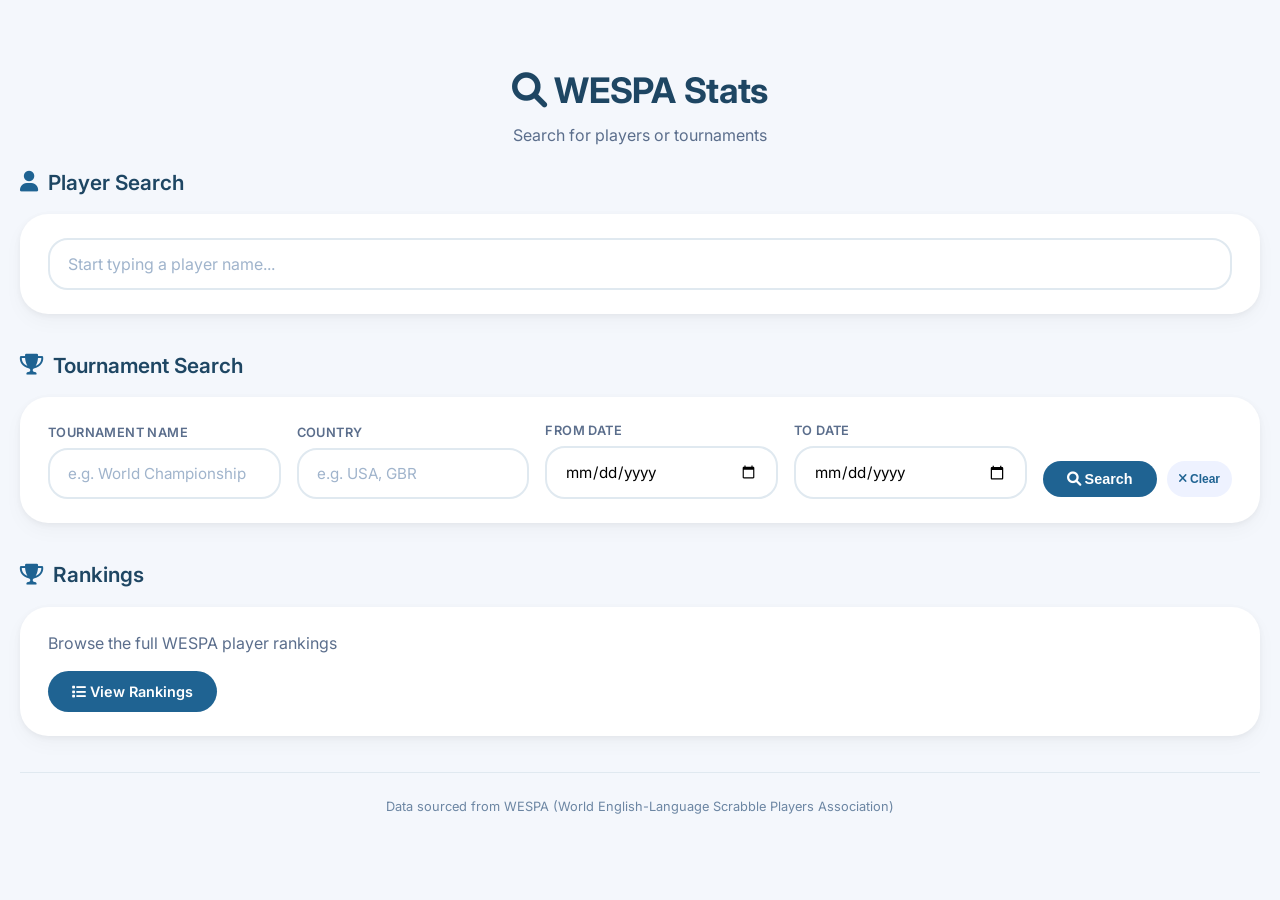
==== content/index.html @ c6c6676f "Fixing flag display on tournament searches" ====
<!DOCTYPE html>
<html lang="en">
<head>
    <meta charset="UTF-8">
    <meta name="viewport" content="width=device-width, initial-scale=1.0, viewport-fit=cover">
    <title>WESPA Stats | Search Players & Tournaments</title>
    <link href="https://fonts.googleapis.com/css2?family=Inter:opsz,wght@14..32,300;14..32,400;14..32,500;14..32,600;14..32,700&display=swap" rel="stylesheet">
    <link rel="stylesheet" href="https://cdnjs.cloudflare.com/ajax/libs/font-awesome/6.0.0-beta3/css/all.min.css">
    <link rel="stylesheet" href="styles.css">
</head>
<body>

<div class="app-container">

    <!-- Header -->
    <div class="query-header">
        <h1><i class="fas fa-search"></i> WESPA Stats</h1>
        <p>Search for players or tournaments</p>
    </div>

    <!-- Player Search -->
    <div class="query-section">
        <h2><i class="fas fa-user"></i> Player Search</h2>
        <div class="card">
            <div class="autocomplete-wrap">
                <input
                    type="text"
                    id="playerSearchInput"
                    placeholder="Start typing a player name..."
                    autocomplete="off"
                />
                <div class="autocomplete-results" id="playerResults"></div>
            </div>
        </div>
    </div>

    <!-- Tournament Search -->
    <div class="query-section">
        <h2><i class="fas fa-trophy"></i> Tournament Search</h2>
        <div class="card">
            <div class="search-form">
                <div class="form-group">
                    <label for="tourneyName">Tournament Name</label>
                    <input type="text" id="tourneyName" placeholder="e.g. World Championship" />
                </div>
                <div class="form-group">
                    <label for="tourneyCountry">Country</label>
                    <input type="text" id="tourneyCountry" placeholder="e.g. USA, GBR" maxlength="3" />
                </div>
                <div class="form-group">
                    <label for="tourneyFrom">From Date</label>
                    <input type="date" id="tourneyFrom" />
                </div>
                <div class="form-group">
                    <label for="tourneyTo">To Date</label>
                    <input type="date" id="tourneyTo" />
                </div>
                <div class="form-actions">
                    <button class="btn-primary" id="tourneySearchBtn">
                        <i class="fas fa-search"></i> Search
                    </button>
                    <button class="expand-btn" id="tourneyClearBtn">
                        <i class="fas fa-times"></i> Clear
                    </button>
                </div>
            </div>
        </div>
        <div id="tourneyResults"></div>
        <div id="tourneyLoader" class="loader" style="display:none;">
            <i class="fas fa-spinner fa-pulse fa-2x"></i>
            <p>Searching tournaments...</p>
        </div>
    </div>

    <div class="query-section">
        <h2><i class="fas fa-trophy"></i> Rankings</h2>
        <div class="card">
            <p style="margin-bottom:16px;color:#5b6e8c;">
                Browse the full WESPA player rankings
            </p>
            <a href="rankings.html" class="btn-primary" style="display:inline-block;text-decoration:none;">
                <i class="fas fa-list"></i> View Rankings
            </a>
        </div>
    </div>

    <!-- Footer -->
    <div class="footer-note">
        Data sourced from WESPA (World English-Language Scrabble Players Association)
    </div>
</div>

<script>
    const API_BASE = '/api';

    // ============================================================
    // Player Autocomplete
    // ============================================================

    const playerInput = document.getElementById('playerSearchInput');
    const playerResults = document.getElementById('playerResults');

    let playerSearchTimer = null;
    let playerSearchAbort = null;

    playerInput.addEventListener('input', function () {
        const query = this.value.trim();
        clearTimeout(playerSearchTimer);
        playerResults.classList.remove('active');

        if (query.length < 2) return;

        playerSearchTimer = setTimeout(() => performPlayerSearch(query), 200);
    });

    playerInput.addEventListener('blur', function () {
        // Delay hiding so click on result registers
        setTimeout(() => playerResults.classList.remove('active'), 200);
    });

    playerInput.addEventListener('focus', function () {
        if (this.value.trim().length >= 2) {
            playerResults.classList.add('active');
        }
    });

    async function performPlayerSearch(query) {
        if (playerSearchAbort) playerSearchAbort.abort();
        playerSearchAbort = new AbortController();

        try {
            const url = `${API_BASE}/players.php?search=${encodeURIComponent(query)}`;
            const resp = await fetch(url, { signal: playerSearchAbort.signal });
            if (!resp.ok) throw new Error(`HTTP ${resp.status}`);

            const data = await resp.json();
            const players = data.players || [];

            renderPlayerResults(players);
        } catch (err) {
            if (err.name === 'AbortError') return;
            console.error('Player search error:', err);
        }
    }

    function renderPlayerResults(players) {
        playerResults.innerHTML = '';

        if (players.length === 0) {
            playerResults.innerHTML = '<div class="autocomplete-item" style="color:#8ba0bc;">No players found</div>';
            playerResults.classList.add('active');
            return;
        }

        players.forEach(p => {
            const item = document.createElement('div');
            item.className = 'autocomplete-item';
            item.setAttribute('role', 'button');
            item.tabIndex = 0;

            const nameSpan = document.createElement('span');
            nameSpan.className = 'player-name';
            nameSpan.textContent = p.name;

            const parts = [];

            if (p.country) {
                const flagImg = document.createElement('img');
                flagImg.className = 'flag';
                flagImg.src = `https://flagsapi.com/${p.country.toUpperCase()}/flat/64.png`;
                flagImg.alt = p.country;
                flagImg.loading = 'lazy';
                parts.push(flagImg);
            }

            if (p.cswrating != null) {
                const ratingSpan = document.createElement('span');
                ratingSpan.className = 'player-rating';
                ratingSpan.textContent = p.cswrating;
                parts.push(ratingSpan);
            }

            item.appendChild(nameSpan);
            parts.forEach(el => item.appendChild(el));

            item.addEventListener('mousedown', function (e) {
                e.preventDefault();
                window.location.href = `player.html?id=${p.playerid}`;
            });

            item.addEventListener('keydown', function (e) {
                if (e.key === 'Enter') {
                    window.location.href = `player.html?id=${p.playerid}`;
                }
            });

            playerResults.appendChild(item);
        });

        playerResults.classList.add('active');
    }

    // ============================================================
    // Tournament Search
    // ============================================================

    const tourneyName = document.getElementById('tourneyName');
    const tourneyCountry = document.getElementById('tourneyCountry');
    const tourneyFrom = document.getElementById('tourneyFrom');
    const tourneyTo = document.getElementById('tourneyTo');
    const tourneySearchBtn = document.getElementById('tourneySearchBtn');
    const tourneyClearBtn = document.getElementById('tourneyClearBtn');
    const tourneyResultsDiv = document.getElementById('tourneyResults');
    const tourneyLoader = document.getElementById('tourneyLoader');

    tourneySearchBtn.addEventListener('click', performTournamentSearch);
    tourneyClearBtn.addEventListener('click', clearTournamentSearch);

    // Also search on Enter in any text field
    [tourneyName, tourneyCountry].forEach(el => {
        el.addEventListener('keydown', function (e) {
            if (e.key === 'Enter') performTournamentSearch();
        });
    });

    async function performTournamentSearch() {
        const params = new URLSearchParams();

        const q = tourneyName.value.trim();
        const country = tourneyCountry.value.trim().toUpperCase();
        const from = tourneyFrom.value;
        const to = tourneyTo.value;

        if (q) params.set('q', q);
        if (country) params.set('country', country);
        if (from) params.set('from', from);
        if (to) params.set('to', to);

        if (!q && !country && !from && !to) {
            showTourneyError('Please enter at least one search criteria.');
            return;
        }

        tourneyResultsDiv.innerHTML = '';
        tourneyLoader.style.display = 'block';
        tourneySearchBtn.disabled = true;

        try {
            const url = `${API_BASE}/tournaments/search?${params.toString()}`;
            const resp = await fetch(url);
            if (!resp.ok) throw new Error(`HTTP ${resp.status}`);

            const data = await resp.json();
            const tournaments = data.tournaments || [];

            renderTournamentResults(tournaments);
        } catch (err) {
            console.error('Tournament search error:', err);
            showTourneyError('An error occurred while searching. Please try again.');
        } finally {
            tourneyLoader.style.display = 'none';
            tourneySearchBtn.disabled = false;
        }
    }

    function renderTournamentResults(tournaments) {
        tourneyResultsDiv.innerHTML = '';

        if (tournaments.length === 0) {
            tourneyResultsDiv.innerHTML = '<div class="empty-state"><i class="fas fa-trophy"></i> No tournaments found matching your criteria.</div>';
            return;
        }

        const heading = document.createElement('p');
        heading.style.marginBottom = '12px';
        heading.style.color = '#5b6e8c';
        heading.style.fontSize = '0.9rem';
        heading.textContent = `${tournaments.length} tournament${tournaments.length !== 1 ? 's' : ''} found`;
        tourneyResultsDiv.appendChild(heading);

        tournaments.forEach(t => {
            const card = document.createElement('a');
            card.className = 'tourney-result-card';
            card.href = `tournament.html?id=${t.tourneyid}`;
            card.style.textDecoration = 'none';
            card.style.color = 'inherit';
            card.style.display = 'flex';

            const infoDiv = document.createElement('div');
            infoDiv.className = 'tourney-info';

            const nameEl = document.createElement('div');
            nameEl.style.fontWeight = '600';
            nameEl.style.fontSize = '1.05rem';
            nameEl.style.marginBottom = '4px';
            nameEl.style.color = '#1e4663';
            nameEl.textContent = t.name;

            const metaEl = document.createElement('div');
            metaEl.style.fontSize = '0.85rem';
            metaEl.style.color = '#5b6e8c';
            const parts = [];
            if (t.start_date) parts.push(formatDate(t.start_date));
            if (t.location) parts.push(t.location);
            if (t.country) {
                parts.push(`<img src="https://wespa.xerafin.net/flags/${t.country.toUpperCase()}.png" alt="${t.country}" style="width:18px;height:auto;vertical-align:middle;border-radius:2px;margin-left:4px;"> ${t.country}`);
            }
            metaEl.innerHTML = parts.join(' &middot; ');

            infoDiv.appendChild(nameEl);
            infoDiv.appendChild(metaEl);

            const arrow = document.createElement('div');
            arrow.innerHTML = '<i class="fas fa-chevron-right" style="color:#c0d0e0;"></i>';

            card.appendChild(infoDiv);
            card.appendChild(arrow);
            tourneyResultsDiv.appendChild(card);
        });
    }

    function showTourneyError(msg) {
        tourneyLoader.style.display = 'none';
        tourneyResultsDiv.innerHTML = `<div class="error-box">${msg}</div>`;
    }

    function clearTournamentSearch() {
        tourneyName.value = '';
        tourneyCountry.value = '';
        tourneyFrom.value = '';
        tourneyTo.value = '';
        tourneyResultsDiv.innerHTML = '';
        tourneyLoader.style.display = 'none';
        tourneySearchBtn.disabled = false;
    }

    // ============================================================
    // Helpers
    // ============================================================

    function formatDate(dateStr) {
        if (!dateStr) return '';
        const d = new Date(dateStr + 'T00:00:00');
        return d.toLocaleDateString('en-GB', { year: 'numeric', month: 'short', day: 'numeric' });
    }
</script>

</body>
</html>
---- content/styles.css ----
/* ===== WESPA Shared Styles ===== */

* {
    margin: 0;
    padding: 0;
    box-sizing: border-box;
}

body {
    font-family: 'Inter', sans-serif;
    background: #f4f7fc;
    color: #1e2a3e;
    line-height: 1.5;
}

.app-container {
    max-width: 1400px;
    margin: 0 auto;
    padding: 24px 20px 40px;
}

/* ===== Loader / Error ===== */

.loader {
    text-align: center;
    padding: 60px 20px;
    font-size: 1.2rem;
    color: #2c5f8a;
}

.error-box {
    background: #fee2e2;
    border-left: 6px solid #c00;
    padding: 20px;
    border-radius: 16px;
    margin: 30px 0;
}

/* ===== Cards / Panels ===== */

.card {
    background: white;
    border-radius: 28px;
    box-shadow: 0 8px 20px rgba(0,0,0,0.03), 0 2px 6px rgba(0,0,0,0.05);
    padding: 24px 28px;
    margin-bottom: 28px;
}

/* ===== Buttons ===== */

.btn-primary {
    background: #1f6392;
    color: #fff;
    border: none;
    padding: 10px 24px;
    border-radius: 40px;
    font-weight: 600;
    font-size: 0.9rem;
    cursor: pointer;
    transition: background 0.15s;
}

.btn-primary:hover {
    background: #154e73;
}

.btn-primary:disabled {
    opacity: 0.5;
    cursor: not-allowed;
}

.expand-btn {
    background: #eef2ff;
    border: none;
    padding: 5px 12px;
    border-radius: 30px;
    font-weight: 600;
    font-size: 0.75rem;
    cursor: pointer;
    transition: 0.1s;
    color: #1f6392;
}

.expand-btn:hover {
    background: #dfe6f5;
}

.expand-btn:disabled {
    opacity: 0.6;
    cursor: not-allowed;
}

/* ===== Tabs ===== */

.tab-btn {
    background: none;
    border: none;
    padding: 12px 24px;
    font-weight: 600;
    cursor: pointer;
    color: #5a6e8a;
    border-bottom: 3px solid transparent;
    transition: 0.2s;
}

.tab-btn.active {
    color: #1f6392;
    border-bottom-color: #1f6392;
}

.tab-pane {
    display: none;
}

.tab-pane.active {
    display: block;
}

/* ===== Tables ===== */

.table-wrap {
    overflow-x: auto;
}

table {
    width: 100%;
    border-collapse: collapse;
    font-size: 0.9rem;
    background: white;
    border-radius: 20px;
    overflow: hidden;
    box-shadow: 0 2px 8px rgba(0,0,0,0.03);
}

th {
    text-align: left;
    padding: 14px 12px;
    font-weight: 600;
    color: #2c3e50;
    border-bottom: 2px solid #e0e9f0;
    background: #fafcff;
}

td {
    padding: 12px;
    border-bottom: 1px solid #edf2f7;
    vertical-align: top;
}

tr:hover {
    background: #f8fafd;
}

/* ===== Badges ===== */

.badge-win {
    color: #2b7a3e;
    font-weight: 700;
}

.badge-loss {
    color: #bc4e2c;
}

.badge-draw {
    color: #e68a2e;
}

.rating-change-positive {
    color: #2b7a3e;
    font-weight: 600;
}

.rating-change-negative {
    color: #bc4e2c;
    font-weight: 600;
}

/* ===== Links ===== */

a {
    color: #1f6392;
    text-decoration: none;
}

a:hover {
    text-decoration: underline;
}

/* ===== Footer ===== */

.footer-note {
    margin-top: 30px;
    text-align: center;
    font-size: 0.8rem;
    color: #6c86a3;
    border-top: 1px solid #e0e9f0;
    padding-top: 24px;
}

/* ===== Rankings Page ===== */

.rankings-controls {
    display: flex;
    flex-wrap: wrap;
    align-items: center;
    justify-content: space-between;
    gap: 16px;
    margin-bottom: 20px;
}

.search-wrap {
    position: relative;
    flex: 1;
    min-width: 240px;
    max-width: 440px;
    display: flex;
    align-items: center;
    gap: 8px;
}

.search-wrap .search-icon {
    position: absolute;
    left: 16px;
    color: #a0b4cc;
    font-size: 0.9rem;
    pointer-events: none;
}

.search-wrap input {
    width: 100%;
    padding: 12px 18px 12px 42px;
    border: 2px solid #e0e9f0;
    border-radius: 20px;
    font-family: 'Inter', sans-serif;
    font-size: 0.95rem;
    outline: none;
    transition: border-color 0.15s;
    background: white;
}

.search-wrap input:focus {
    border-color: #1f6392;
}

.search-wrap input::placeholder {
    color: #a0b4cc;
}

.pagination-info {
    font-size: 0.85rem;
    color: #5b6e8c;
    white-space: nowrap;
}

.col-rank {
    width: 60px;
    text-align: center;
}

.col-name {
    min-width: 180px;
}

.col-country {
    width: 130px;
}

.col-rating {
    width: 90px;
    text-align: center;
}

.col-games {
    width: 80px;
    text-align: center;
}

.col-last {
    width: 130px;
    text-align: center;
}

td.col-rank {
    font-weight: 700;
    color: #2c3e50;
}

td.col-name a {
    font-weight: 500;
}

td.col-country {
    display: flex;
    align-items: center;
    gap: 8px;
}

.rankings-flag {
    width: 22px;
    height: auto;
    border-radius: 2px;
    flex-shrink: 0;
}

td.col-rating {
    font-weight: 600;
    color: #1f6392;
}

td.col-games,
td.col-last {
    color: #5b6e8c;
}

.rankings-footer {
    margin-top: 20px;
    display: flex;
    align-items: center;
    justify-content: center;
}

.pagination-buttons {
    display: flex;
    align-items: center;
    gap: 16px;
}

.pagination-buttons span {
    font-size: 0.85rem;
    color: #5b6e8c;
    min-width: 120px;
    text-align: center;
}

@media (max-width: 700px) {
    .rankings-controls {
        flex-direction: column;
        align-items: stretch;
    }
    .search-wrap {
        max-width: 100%;
    }
    .pagination-buttons {
        flex-wrap: wrap;
        justify-content: center;
    }
    .col-country,
    .col-last {
        display: none;
    }
    td.col-country,
    td.col-last {
        display: none;
    }
}

/* ===== Spinner ===== */

.spinner {
    display: inline-block;
    animation: spin 1s linear infinite;
}

@keyframes spin {
    0% { transform: rotate(0deg); }
    100% { transform: rotate(360deg); }
}

/* ===== Empty State ===== */

.empty-state {
    text-align: center;
    padding: 40px;
    color: #8ba0bc;
    background: white;
    border-radius: 20px;
}

/* ===== Responsive ===== */

@media (max-width: 700px) {
    .app-container { padding: 16px; }
}

/* ===== Query Page Specific ===== */

.query-header {
    text-align: center;
    padding: 40px 20px 20px;
}

.query-header h1 {
    font-size: 2.2rem;
    font-weight: 700;
    color: #1e4663;
    letter-spacing: -0.3px;
    margin-bottom: 6px;
}

.query-header p {
    color: #5b6e8c;
    font-size: 1rem;
}

.query-section {
    margin-bottom: 36px;
}

.query-section h2 {
    font-size: 1.3rem;
    font-weight: 600;
    color: #1e4663;
    margin-bottom: 16px;
    display: flex;
    align-items: center;
    gap: 10px;
}

.query-section h2 i {
    color: #1f6392;
}

/* ===== Autocomplete ===== */

.autocomplete-wrap {
    position: relative;
}

.autocomplete-wrap input {
    width: 100%;
    padding: 14px 18px;
    border: 2px solid #e0e9f0;
    border-radius: 20px;
    font-family: 'Inter', sans-serif;
    font-size: 1rem;
    outline: none;
    transition: border-color 0.15s;
    background: white;
}

.autocomplete-wrap input:focus {
    border-color: #1f6392;
}

.autocomplete-wrap input::placeholder {
    color: #a0b4cc;
}

.autocomplete-results {
    position: absolute;
    top: 100%;
    left: 0;
    right: 0;
    background: white;
    border: 2px solid #e0e9f0;
    border-top: none;
    border-radius: 0 0 16px 16px;
    max-height: 320px;
    overflow-y: auto;
    z-index: 100;
    box-shadow: 0 8px 24px rgba(0,0,0,0.08);
    display: none;
}

.autocomplete-results.active {
    display: block;
}

.autocomplete-item {
    display: flex;
    align-items: center;
    gap: 12px;
    padding: 12px 18px;
    cursor: pointer;
    transition: background 0.1s;
    border-bottom: 1px solid #f0f4fa;
}

.autocomplete-item:last-child {
    border-bottom: none;
}

.autocomplete-item:hover {
    background: #f0f6ff;
}

.autocomplete-item .player-name {
    font-weight: 500;
    flex: 1;
}

.autocomplete-item .player-country {
    font-size: 0.8rem;
    color: #6c86a3;
}

.autocomplete-item .player-rating {
    font-size: 0.85rem;
    font-weight: 600;
    color: #1f6392;
    min-width: 50px;
    text-align: right;
}

.autocomplete-item img.flag {
    width: 22px;
    height: auto;
    border-radius: 2px;
}

/* ===== Tournament Search Form ===== */

.search-form {
    display: flex;
    flex-wrap: wrap;
    gap: 16px;
    align-items: flex-end;
}

.search-form .form-group {
    flex: 1;
    min-width: 180px;
}

.search-form label {
    display: block;
    font-size: 0.8rem;
    font-weight: 600;
    color: #5b6e8c;
    margin-bottom: 6px;
    text-transform: uppercase;
    letter-spacing: 0.4px;
}

.search-form input,
.search-form select {
    width: 100%;
    padding: 14px 18px;
    border: 2px solid #e0e9f0;
    border-radius: 20px;
    font-family: 'Inter', sans-serif;
    font-size: 0.95rem;
    outline: none;
    transition: border-color 0.15s;
    background: white;
}

.search-form input:focus,
.search-form select:focus {
    border-color: #1f6392;
}

.search-form input::placeholder {
    color: #a0b4cc;
}

.search-form .form-actions {
    display: flex;
    gap: 10px;
    padding-bottom: 2px;
}

/* ===== Tournament Results ===== */

.tourney-result-card {
    background: white;
    border-radius: 20px;
    padding: 20px 24px;
    margin-bottom: 12px;
    box-shadow: 0 2px 8px rgba(0,0,0,0.03);
    display: flex;
    flex-wrap: wrap;
    justify-content: space-between;
    align-items: center;
    gap: 12px;
    transition: box-shadow 0.15s;
}

.tourney-result-card:hover {
    box-shadow: 0 4px 16px rgba(0,0,0,0.06);
}

.tourney-result-card .tourney-info {
    flex: 2;
    min-width: 200px;
}

.tourney-result-card .tourney-name {
    font-size: 1.1rem;
    font-weight: 600;
    color: #1e4663;
    margin-bottom: 4px;
}

.tourney-result-card .tourney-name a {
    color: #1e4663;
}

.tourney-result-card .tourney-meta {
    font-size: 0.85rem;
    color: #6c86a3;
    display: flex;
    flex-wrap: wrap;
    gap: 16px;
}

.tourney-result-card .tourney-meta i {
    margin-right: 4px;
    width: 14px;
}

.tourney-result-card .tourney-action {
    flex-shrink: 0;
}

.tourney-count {
    font-size: 0.9rem;
    color: #5b6e8c;
    margin-bottom: 16px;
}
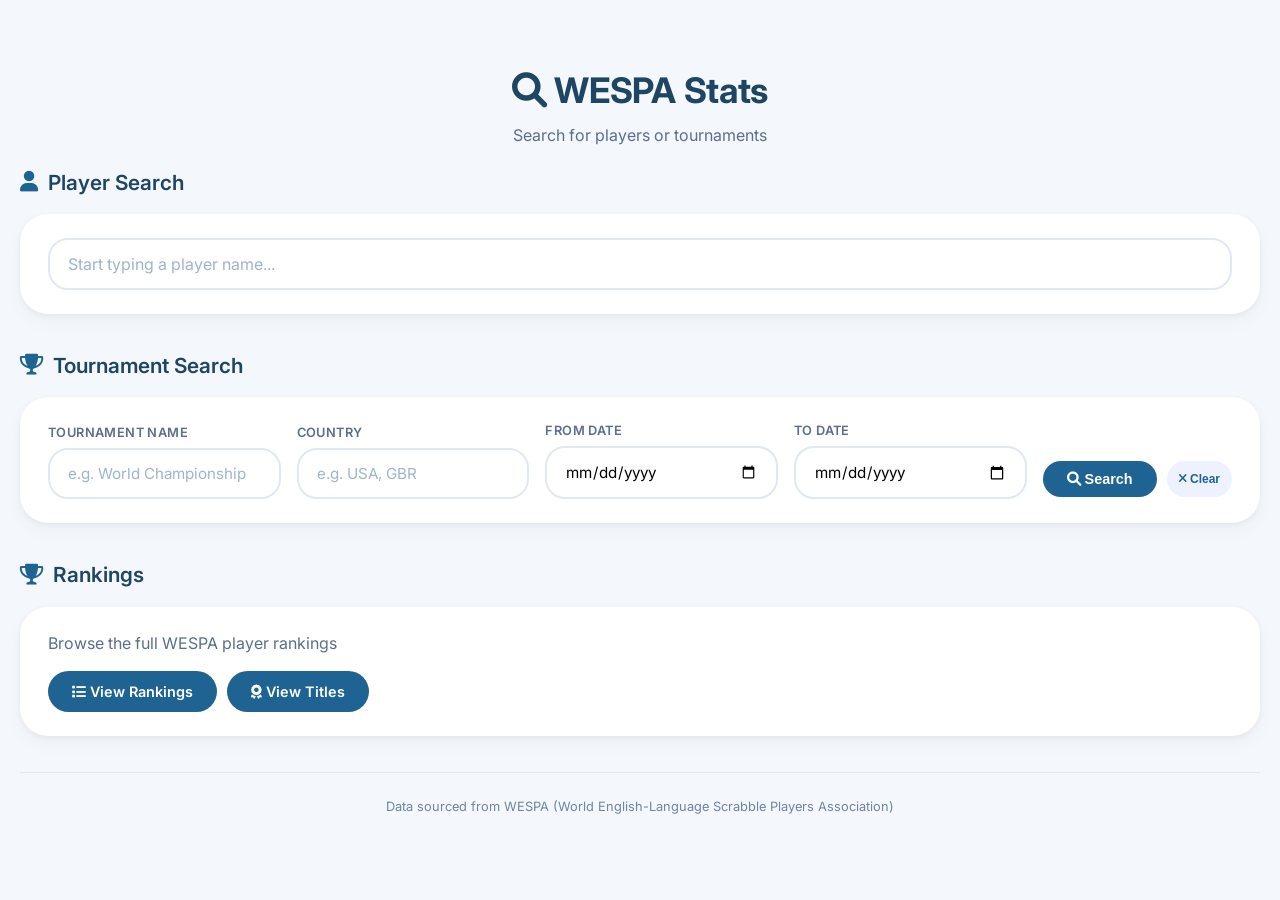
==== commit 757ea04c: "feat: add Titles page and link it from the home page titles.html and title-logs.html have been serve" ====
--- a/content/index.html
+++ b/content/index.html
@@ -78,9 +78,14 @@
             <p style="margin-bottom:16px;color:#5b6e8c;">
                 Browse the full WESPA player rankings
             </p>
-            <a href="rankings.html" class="btn-primary" style="display:inline-block;text-decoration:none;">
-                <i class="fas fa-list"></i> View Rankings
-            </a>
+            <div style="display:flex;flex-wrap:wrap;gap:10px;">
+                <a href="rankings.html" class="btn-primary" style="display:inline-block;text-decoration:none;">
+                    <i class="fas fa-list"></i> View Rankings
+                </a>
+                <a href="titles.html" class="btn-primary" style="display:inline-block;text-decoration:none;">
+                    <i class="fas fa-award"></i> View Titles
+                </a>
+            </div>
         </div>
     </div>
 
@@ -100,54 +105,59 @@
     const playerInput = document.getElementById('playerSearchInput');
     const playerResults = document.getElementById('playerResults');
 
-    let playerSearchTimer = null;
-    let playerSearchAbort = null;
-
-    playerInput.addEventListener('input', function () {
-        const query = this.value.trim();
-        clearTimeout(playerSearchTimer);
-        playerResults.classList.remove('active');
-
-        if (query.length < 2) return;
-
-        playerSearchTimer = setTimeout(() => performPlayerSearch(query), 200);
-    });
-
-    playerInput.addEventListener('blur', function () {
-        // Delay hiding so click on result registers
-        setTimeout(() => playerResults.classList.remove('active'), 200);
-    });
-
-    playerInput.addEventListener('focus', function () {
-        if (this.value.trim().length >= 2) {
-            playerResults.classList.add('active');
-        }
-    });
-
-    async function performPlayerSearch(query) {
-        if (playerSearchAbort) playerSearchAbort.abort();
-        playerSearchAbort = new AbortController();
-
+    // In-memory player list: array of { playerid, name, lowerName }
+    let allPlayers = [];
+
+    // ---- Load the player list from the API on every page load ----
+    async function loadPlayers() {
         try {
-            const url = `${API_BASE}/players.php?search=${encodeURIComponent(query)}`;
-            const resp = await fetch(url, { signal: playerSearchAbort.signal });
+            const resp = await fetch(`${API_BASE}/players.php?idsonly=1`);
             if (!resp.ok) throw new Error(`HTTP ${resp.status}`);
 
             const data = await resp.json();
             const players = data.players || [];
 
-            renderPlayerResults(players);
+            // Build in-memory list with lowercased names for fast search
+            allPlayers = players.map(p => ({
+                playerid: p.playerid,
+                name: p.name,
+                lowerName: p.name.toLowerCase(),
+                country: p.country || null,
+                cswrating: p.cswrating != null ? p.cswrating : null
+            }));
+
+            console.log(`Fetched ${allPlayers.length} players from API`);
         } catch (err) {
-            if (err.name === 'AbortError') return;
-            console.error('Player search error:', err);
-        }
-    }
-
-    function renderPlayerResults(players) {
+            console.error('Failed to fetch player list:', err);
+        }
+    }
+
+    // ---- Local search (instant, <1ms) ----
+    function searchLocal(query) {
+        const lower = query.toLowerCase();
+        const results = [];
+        for (let i = 0; i < allPlayers.length; i++) {
+            const p = allPlayers[i];
+            if (p.lowerName.includes(lower)) {
+                results.push({
+                    playerid: p.playerid,
+                    name: p.name,
+                    country: p.country,
+                    cswrating: p.cswrating
+                });
+                // Stop at a reasonable limit
+                if (results.length >= 200) break;
+            }
+        }
+        return results;
+    }
+
+    // ---- Render autocomplete results ----
+    function renderPlayerResults(players, query) {
         playerResults.innerHTML = '';
 
         if (players.length === 0) {
-            playerResults.innerHTML = '<div class="autocomplete-item" style="color:#8ba0bc;">No players found</div>';
+            playerResults.innerHTML = `<div class="autocomplete-item" style="color:#8ba0bc;">No players matching "${escapeHtml(query)}"</div>`;
             playerResults.classList.add('active');
             return;
         }
@@ -161,27 +171,23 @@
             const nameSpan = document.createElement('span');
             nameSpan.className = 'player-name';
             nameSpan.textContent = p.name;
-
-            const parts = [];
+            item.appendChild(nameSpan);
 
             if (p.country) {
                 const flagImg = document.createElement('img');
                 flagImg.className = 'flag';
-                flagImg.src = `https://flagsapi.com/${p.country.toUpperCase()}/flat/64.png`;
+                flagImg.src = `https://wespa.xerafin.net/flags/${p.country.toUpperCase()}.png`;
                 flagImg.alt = p.country;
                 flagImg.loading = 'lazy';
-                parts.push(flagImg);
+                item.appendChild(flagImg);
             }
 
             if (p.cswrating != null) {
                 const ratingSpan = document.createElement('span');
                 ratingSpan.className = 'player-rating';
                 ratingSpan.textContent = p.cswrating;
-                parts.push(ratingSpan);
+                item.appendChild(ratingSpan);
             }
-
-            item.appendChild(nameSpan);
-            parts.forEach(el => item.appendChild(el));
 
             item.addEventListener('mousedown', function (e) {
                 e.preventDefault();
@@ -199,6 +205,36 @@
 
         playerResults.classList.add('active');
     }
+
+    function escapeHtml(str) {
+        const div = document.createElement('div');
+        div.textContent = str;
+        return div.innerHTML;
+    }
+
+    // ---- Input handler (no debounce needed — instant) ----
+    playerInput.addEventListener('input', function () {
+        const query = this.value.trim();
+        playerResults.classList.remove('active');
+
+        if (query.length < 2) return;
+
+        const results = searchLocal(query);
+        renderPlayerResults(results, query);
+    });
+
+    playerInput.addEventListener('blur', function () {
+        setTimeout(() => playerResults.classList.remove('active'), 200);
+    });
+
+    playerInput.addEventListener('focus', function () {
+        if (this.value.trim().length >= 2) {
+            playerResults.classList.add('active');
+        }
+    });
+
+    // ---- Kick off player list load on page load ----
+    loadPlayers();
 
     // ============================================================
     // Tournament Search
